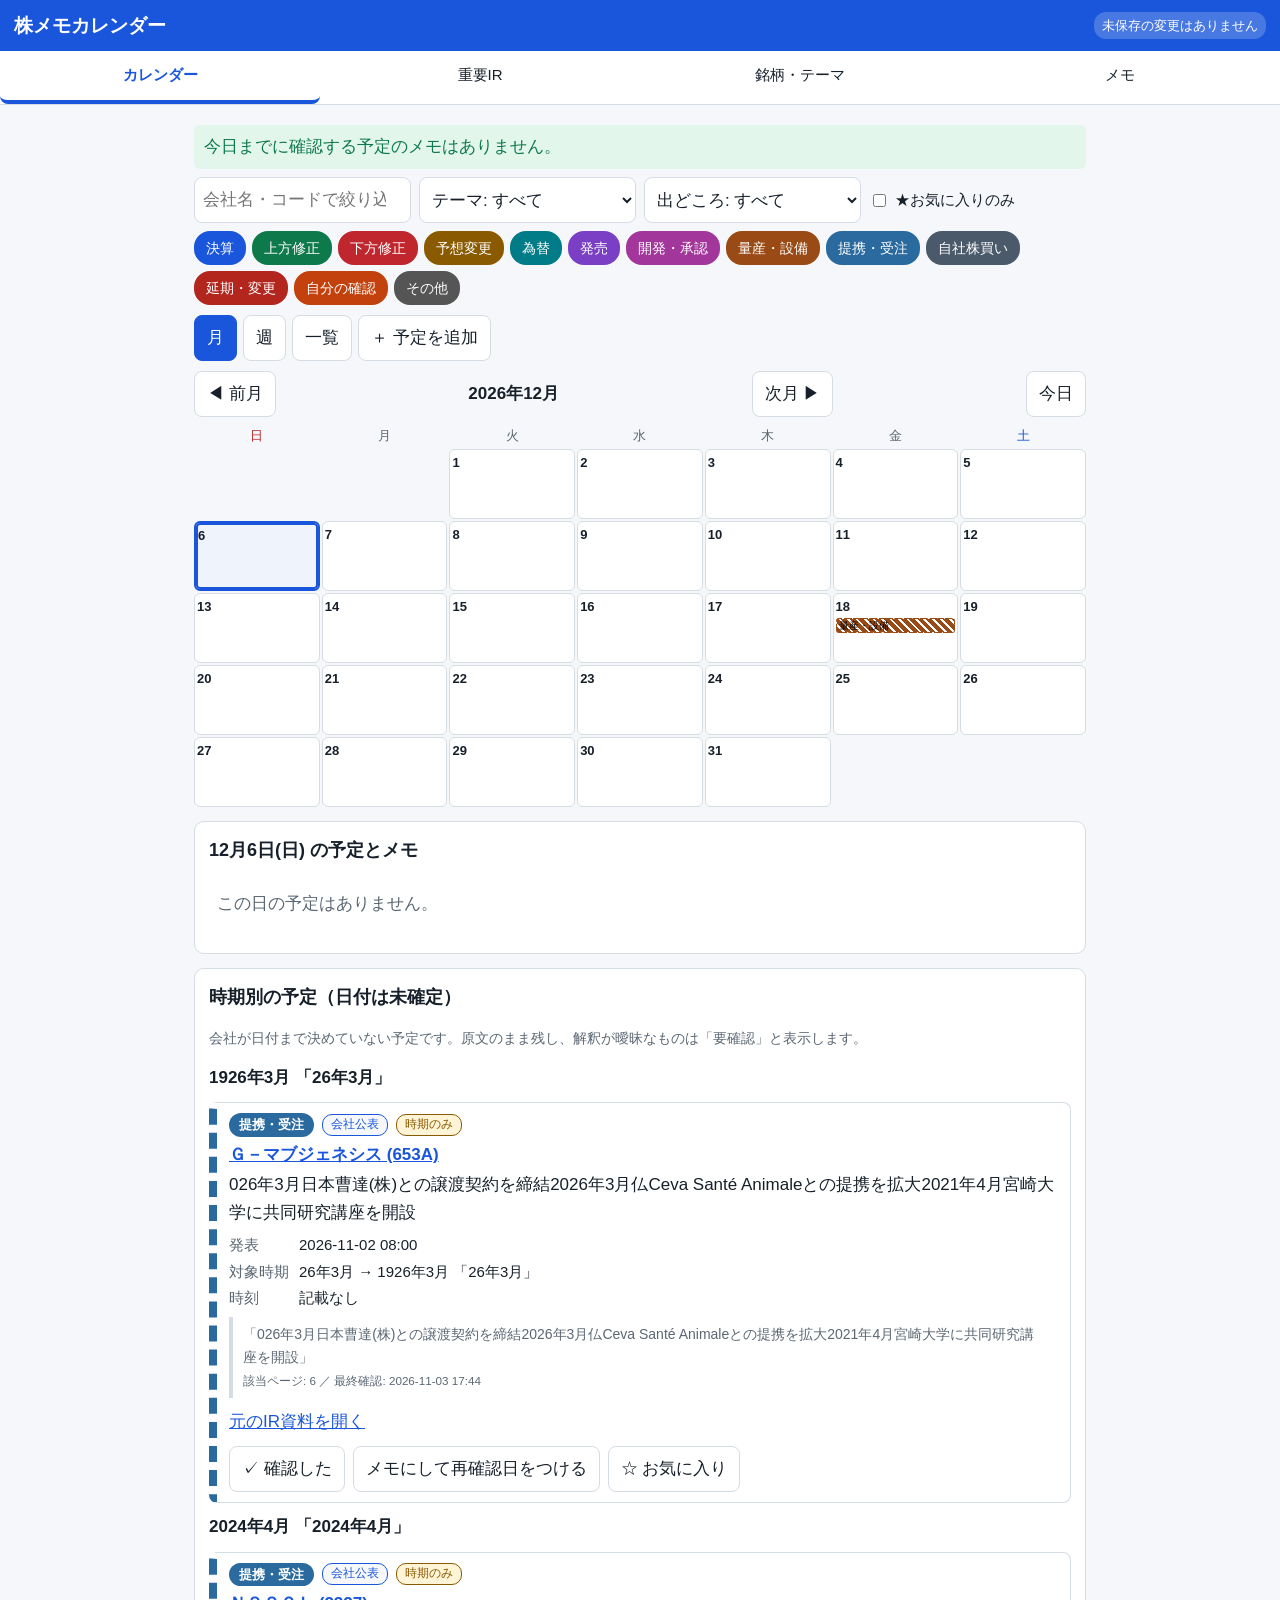
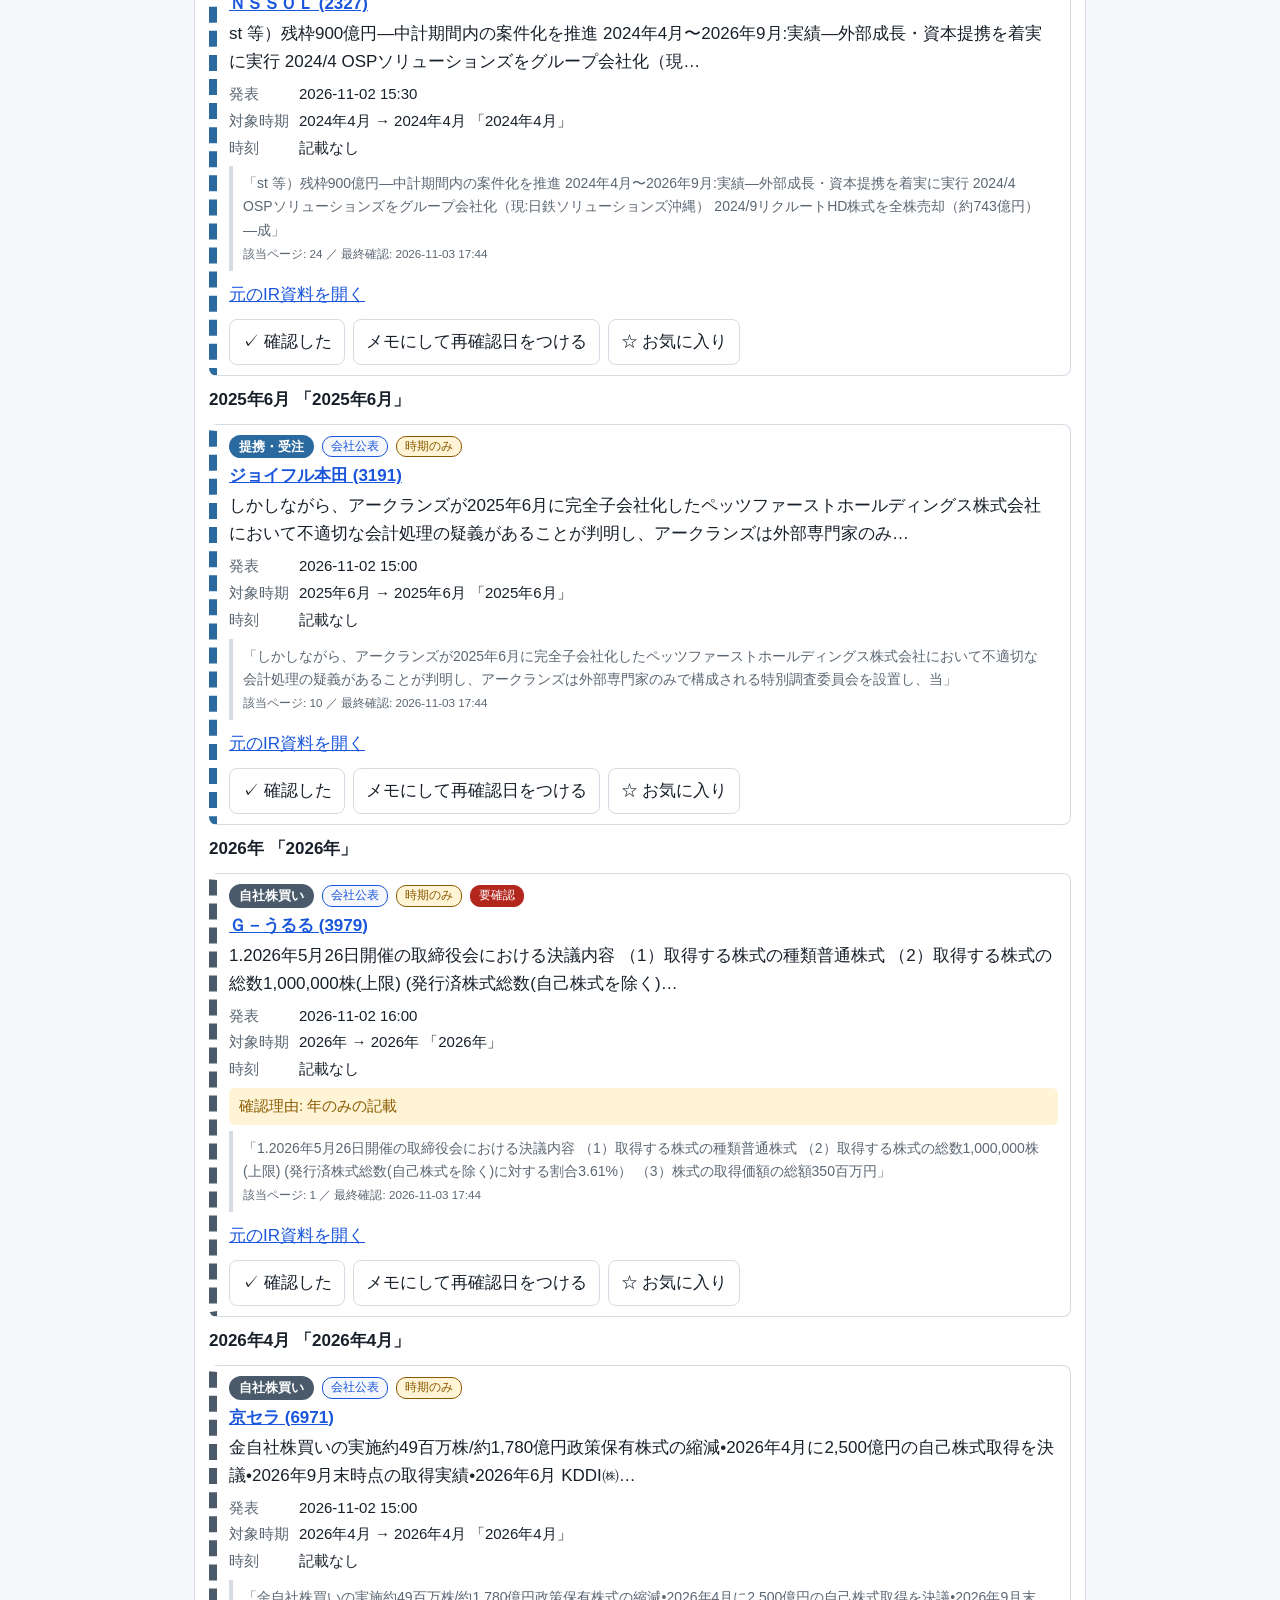
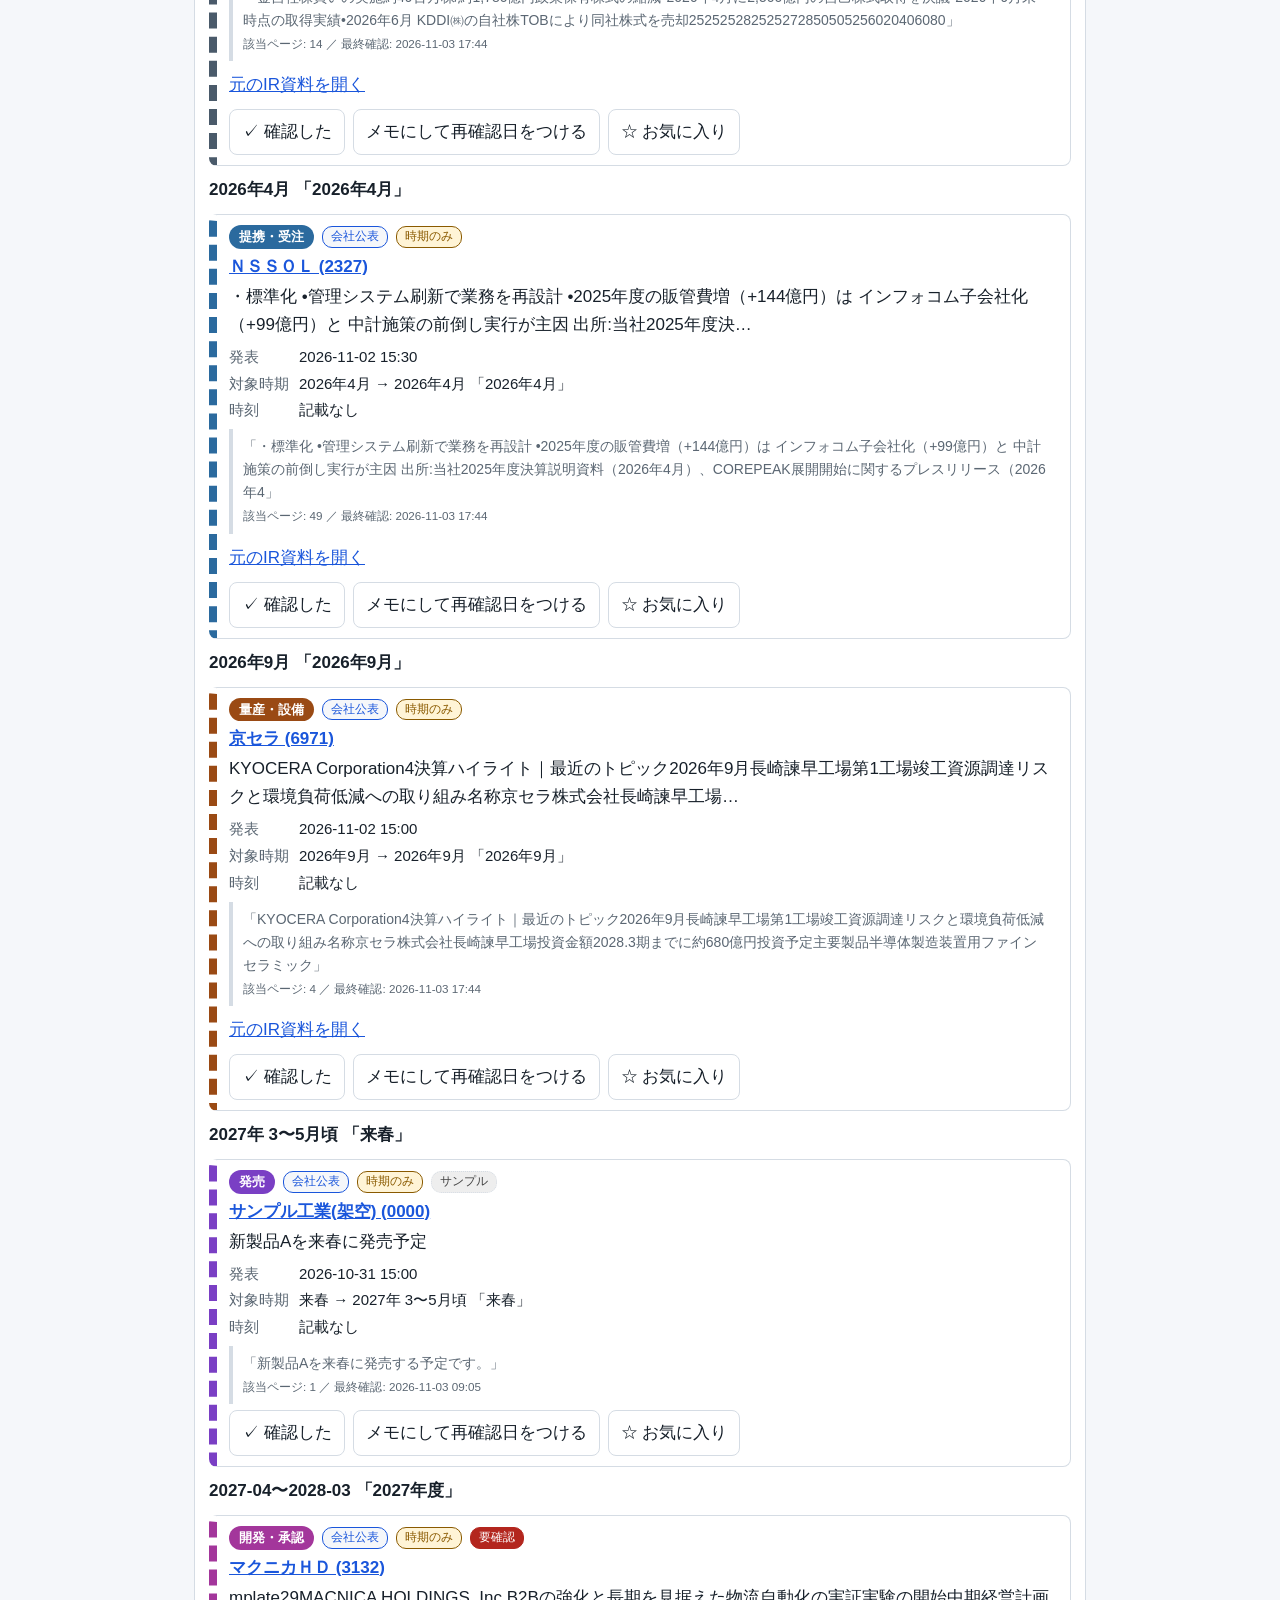
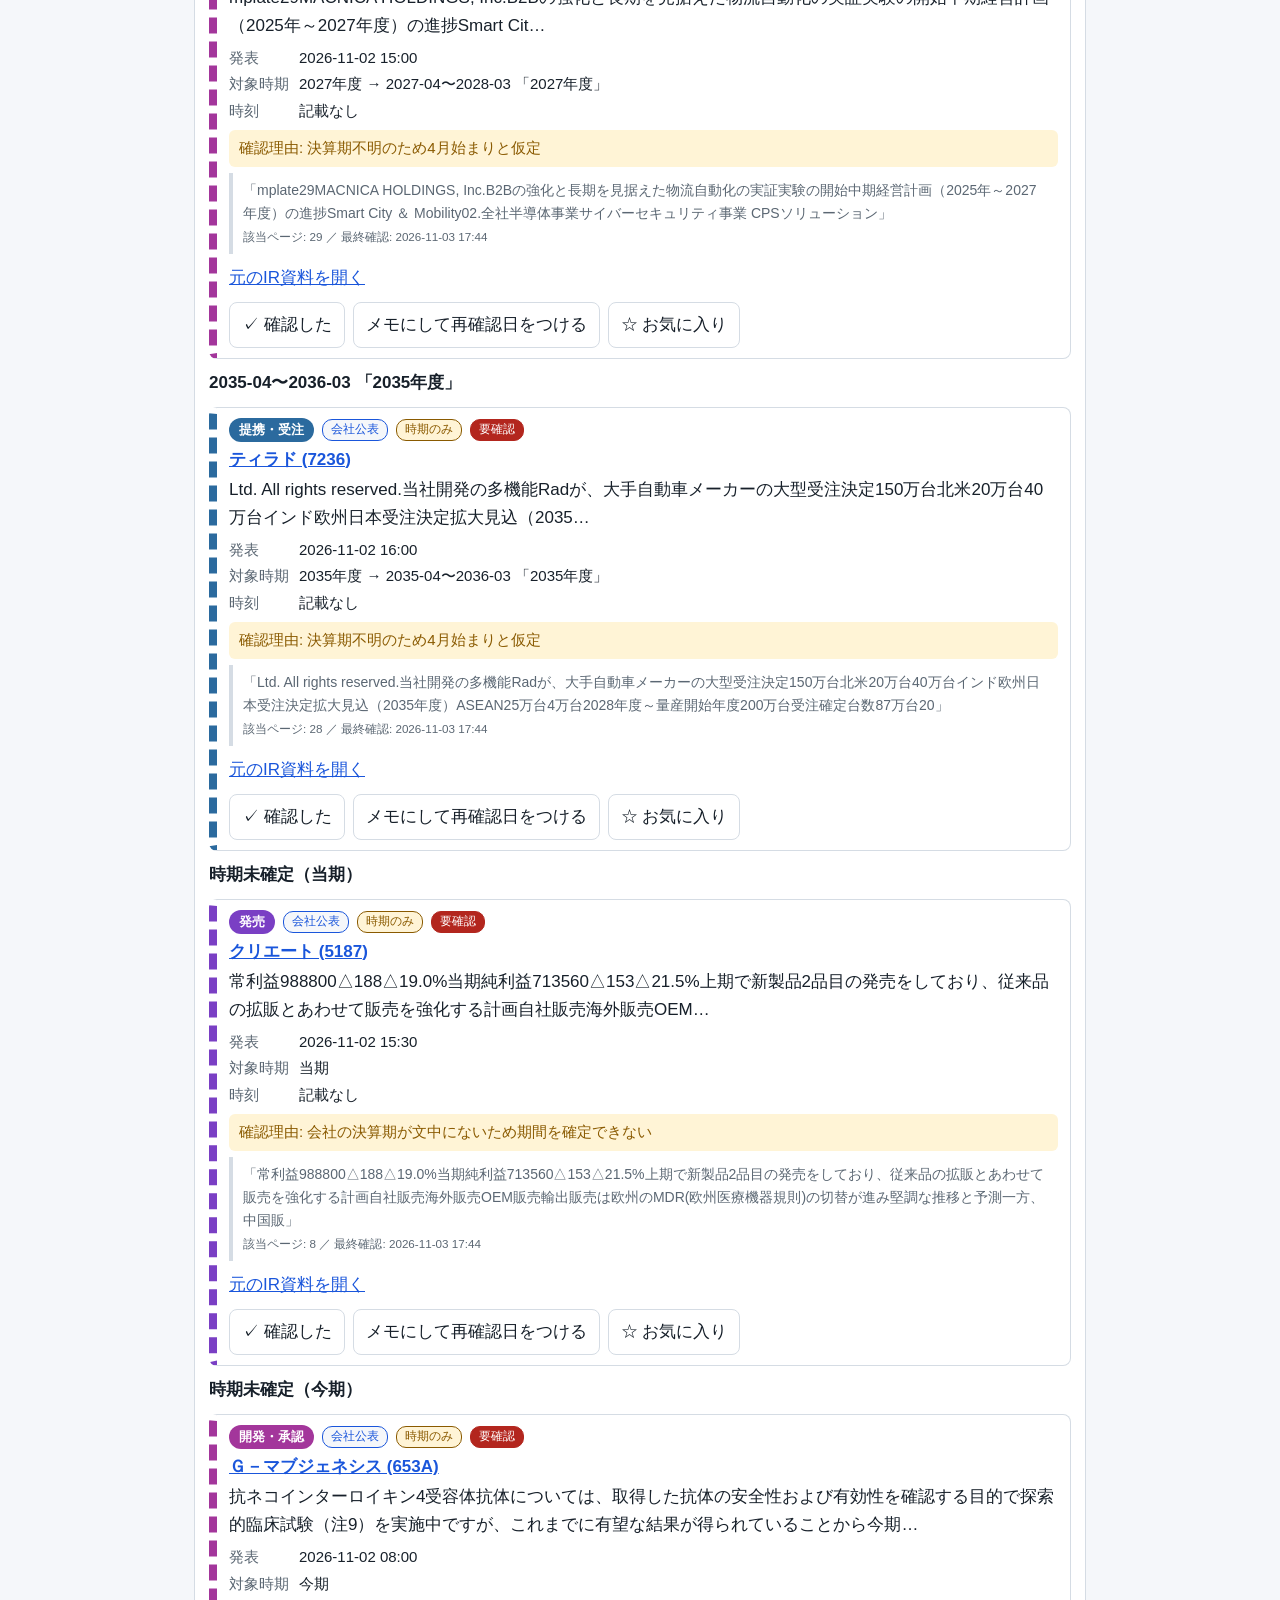
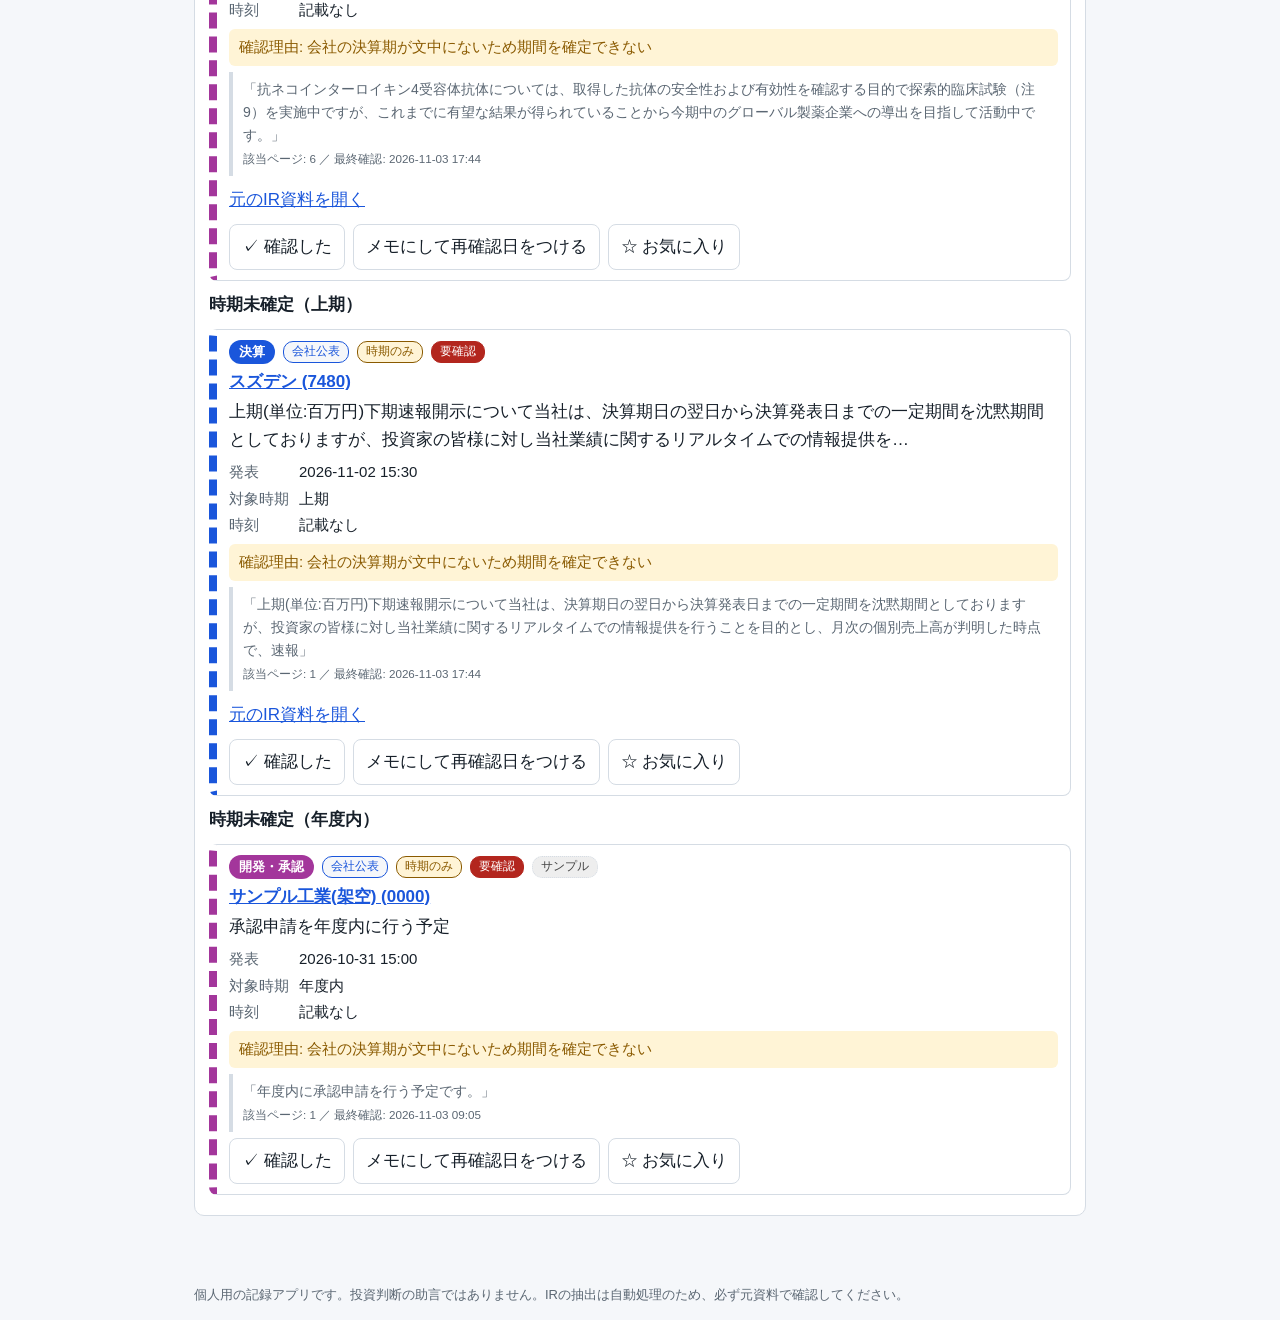
==== docs/index.html @ a212b768 "株メモカレンダー 初回公開 Co-Authored-By: Claude Sonnet 5.5 <noreply@anthropic.com>" ====
<!doctype html>
<html lang="ja">
<head>
<meta charset="utf-8">
<meta name="viewport" content="width=device-width, initial-scale=1, viewport-fit=cover">
<title>株メモカレンダー</title>
<meta name="theme-color" content="#1a56db">
<meta name="apple-mobile-web-app-capable" content="yes">
<meta name="apple-mobile-web-app-title" content="株メモ">
<link rel="manifest" href="manifest.webmanifest">
<link rel="apple-touch-icon" href="icons/icon-180.png">
<link rel="icon" href="icons/icon-192.png">
<link rel="stylesheet" href="style.css">
</head>
<body>
<header class="top">
  <h1>株メモカレンダー</h1>
  <div id="savestate" class="savestate idle" role="status" aria-live="polite">読み込み中…</div>
</header>
<nav id="tabs" class="tabs" aria-label="主要画面"></nav>
<main id="main" class="wrap-main"><noscript>JavaScriptを有効にしてください。</noscript></main>
<footer class="foot">個人用の記録アプリです。投資判断の助言ではありません。IRの抽出は自動処理のため、必ず元資料で確認してください。</footer>
<dialog id="dlg"></dialog>
<div id="toast" class="toast" role="status"></div>
<script src="js/util.js"></script>
<script src="js/store.js"></script>
<script src="js/data.js"></script>
<script src="js/prices.js"></script>
<script src="js/cal.js"></script>
<script src="js/ir.js"></script>
<script src="js/stocks.js"></script>
<script src="js/memo.js"></script>
<script src="js/main.js"></script>
</body>
</html>
---- docs/style.css ----
:root{--bg:#f5f7fa;--fg:#17202a;--mut:#5b6773;--card:#fff;--line:#d5dce4;--acc:#1a56db;--warn:#8a5a00;--warnbg:#fff4d6;--ok:#0e7a4b;--okbg:#e3f6ec;--ng:#b3261e}
@media (prefers-color-scheme:dark){:root{--bg:#10151b;--fg:#e8edf2;--mut:#a3afbb;--card:#18202a;--line:#2d3946;--acc:#7aa5ff;--warn:#f0c36a;--warnbg:#3a2f12;--ok:#6fdca5;--okbg:#12301f;--ng:#ff8a80}}
*{box-sizing:border-box}
body{margin:0;background:var(--bg);color:var(--fg);font:17px/1.65 -apple-system,"Hiragino Sans","Yu Gothic UI","Meiryo",sans-serif;padding-bottom:env(safe-area-inset-bottom)}
.top{display:flex;gap:8px;align-items:center;justify-content:space-between;padding:10px 14px;background:var(--acc);color:#fff;position:sticky;top:0;z-index:5}
.top h1{font-size:19px;margin:0}
.savestate{font-size:13px;padding:3px 8px;border-radius:12px;background:rgba(255,255,255,.2)}
.savestate.ok{background:rgba(255,255,255,.25)}.savestate.saving{background:#fff3;}
.savestate.bad{background:var(--ng);color:#fff;font-weight:700}
#savestate2{background:var(--okbg);color:var(--ok)}#savestate2.bad{background:var(--ng);color:#fff}
.tabs{display:flex;position:sticky;top:48px;z-index:4;background:var(--card);border-bottom:1px solid var(--line)}
.tab{flex:1;padding:12px 4px;font-size:15px;border:0;background:none;color:var(--fg);border-bottom:4px solid transparent;cursor:pointer}
.tab.on{border-color:var(--acc);font-weight:700;color:var(--acc)}
.wrap-main{max-width:920px;margin:0 auto;padding:12px 14px 40px}
.foot{max-width:920px;margin:0 auto;padding:14px;color:var(--mut);font-size:13px}
button,.btnlike,select,input,textarea{font:inherit}
button,.btnlike{padding:8px 12px;border:1px solid var(--line);border-radius:8px;background:var(--card);color:var(--fg);cursor:pointer;min-height:40px;display:inline-block}
button:hover,.btnlike:hover{border-color:var(--acc)}
button.danger{color:var(--ng);border-color:var(--ng)}
button.mini{min-height:30px;padding:2px 8px}
input,select,textarea{width:100%;padding:8px;border:1px solid var(--line);border-radius:8px;background:var(--card);color:var(--fg)}
input[type=checkbox]{width:auto}
.form label{display:block;margin:8px 0;font-size:15px;color:var(--mut)}
.form input,.form select,.form textarea{margin-top:3px;color:var(--fg)}
.filters{display:grid;grid-template-columns:repeat(auto-fit,minmax(150px,1fr));gap:8px;margin:8px 0}
.chk{display:flex;gap:6px;align-items:center;font-size:15px}
.kindrow{display:flex;flex-wrap:wrap;gap:6px;margin:6px 0}
.kbtn{min-height:34px;padding:2px 10px;border-radius:16px;border:2px solid var(--c);background:var(--card);font-size:14px}
.kbtn.on{background:var(--c);color:#fff}
.seg{display:flex;flex-wrap:wrap;gap:6px;margin:10px 0}
.seg button.on{background:var(--acc);color:#fff;border-color:var(--acc)}
.row{display:flex;gap:8px;align-items:center}.wrap{flex-wrap:wrap}
.mhead{display:flex;gap:8px;align-items:center;justify-content:space-between;margin:8px 0}
.grid{display:grid;grid-template-columns:repeat(7,1fr);gap:2px}
.dow{text-align:center;font-size:13px;color:var(--mut)}.dow.sun{color:#c0262d}.dow.sat{color:#1a56db}
.cell{min-height:70px;background:var(--card);border:1px solid var(--line);border-radius:6px;padding:2px;cursor:pointer;overflow:hidden}
.cell.empty{background:none;border:0;cursor:default}
.cell.today{border:2px solid var(--acc)}.cell.sel{background:#dbe7ff44;box-shadow:inset 0 0 0 2px var(--acc)}
.dn{font-size:13px;font-weight:700}
.mini{background:var(--c);color:#fff;border-radius:3px;font-size:10px;line-height:1.3;margin-top:1px;padding:0 2px;white-space:nowrap;overflow:hidden}
.mini.unconf{background:repeating-linear-gradient(45deg,var(--c),var(--c) 4px,#fff9 4px,#fff9 6px);color:#000;border:1px dashed var(--c)}
.more{font-size:11px;color:var(--mut)}
@media (max-width:520px){.mini .ml{display:none}.mini{height:7px}.cell{min-height:56px}}
.card{background:var(--card);border:1px solid var(--line);border-left:8px solid var(--c,#999);border-radius:8px;padding:10px 12px;margin:10px 0}
.card.unconf{border-left-style:dashed}.card.isdone{opacity:.55}
.ttl{font-weight:700;margin-top:4px}.body{margin:2px 0}
.chip{background:var(--c);color:#fff;border-radius:12px;padding:1px 10px;font-size:13px;font-weight:700}
.badge{border:1px solid var(--line);border-radius:10px;padding:0 8px;font-size:12px;background:var(--bg)}
.o-official{border-color:#1a56db;color:#1a56db}.o-memo{border-color:#c2410c;color:#c2410c}.o-inf{border-style:dashed;border-color:#7a3fc4;color:#7a3fc4}
.b-ok{background:var(--okbg);color:var(--ok);border-color:var(--ok)}.b-warn{background:var(--warnbg);color:var(--warn);border-color:var(--warn)}
.b-ng{background:var(--ng);color:#fff;border-color:var(--ng)}.b-sample{background:#eee;color:#444;border-style:dotted}
.kv{display:grid;grid-template-columns:max-content 1fr;gap:2px 10px;font-size:15px;margin:6px 0}.kv dt{color:var(--mut)}.kv dd{margin:0}
.kv.big{font-size:16px}
blockquote{margin:6px 0;padding:6px 10px;border-left:4px solid var(--line);color:var(--mut);font-size:14px}
.warn{background:var(--warnbg);color:var(--warn);padding:6px 10px;border-radius:6px;font-size:15px;margin:6px 0}
.ok{color:var(--ok);font-weight:700}.okbox{background:var(--okbg);color:var(--ok);padding:8px 10px;border-radius:6px}
.muted{color:var(--mut);font-size:14px}.empty{color:var(--mut);padding:8px}
.panel{background:var(--card);border:1px solid var(--line);border-radius:10px;padding:10px 14px;margin:14px 0}
.panel h3{margin:4px 0 8px;font-size:18px}
.home{margin:8px 0}.due{padding:8px 10px;border-radius:6px;margin:4px 0}.due.over{background:#fde4e2;color:#7a1511}.due.now{background:var(--warnbg);color:var(--warn)}
@media (prefers-color-scheme:dark){.due.over{background:#4a1c19;color:#ffb4ac}}
.dh{margin:14px 0 2px;padding-bottom:2px;border-bottom:2px solid var(--line)}.dh.today{color:var(--acc)}
.wday h4{margin:12px 0 2px}.wday.today h4{color:var(--acc)}
.bkl{font-weight:700;margin-top:10px}
.mline,.tl,.srow,.trow,.plan{padding:6px 0;border-bottom:1px solid var(--line)}
.tld{color:var(--mut);font-size:13px;margin-right:6px}
.acts{margin-top:6px}.link{display:inline-block;margin:4px 0}
.chart{width:100%;height:auto;background:var(--card);border:1px solid var(--line);border-radius:6px}
.inl{display:inline-block;margin:6px 8px;font-size:20px}
.hist{font-size:13px;color:var(--mut)}
a{color:var(--acc)}
dialog{max-width:520px;width:calc(100% - 24px);border:1px solid var(--line);border-radius:12px;background:var(--bg);color:var(--fg)}
.toast{position:fixed;left:50%;bottom:20px;transform:translateX(-50%);background:#222;color:#fff;padding:10px 16px;border-radius:8px;opacity:0;pointer-events:none;transition:opacity .2s;z-index:20;max-width:90%}
.toast.show{opacity:1}.toast.bad{background:var(--ng)}
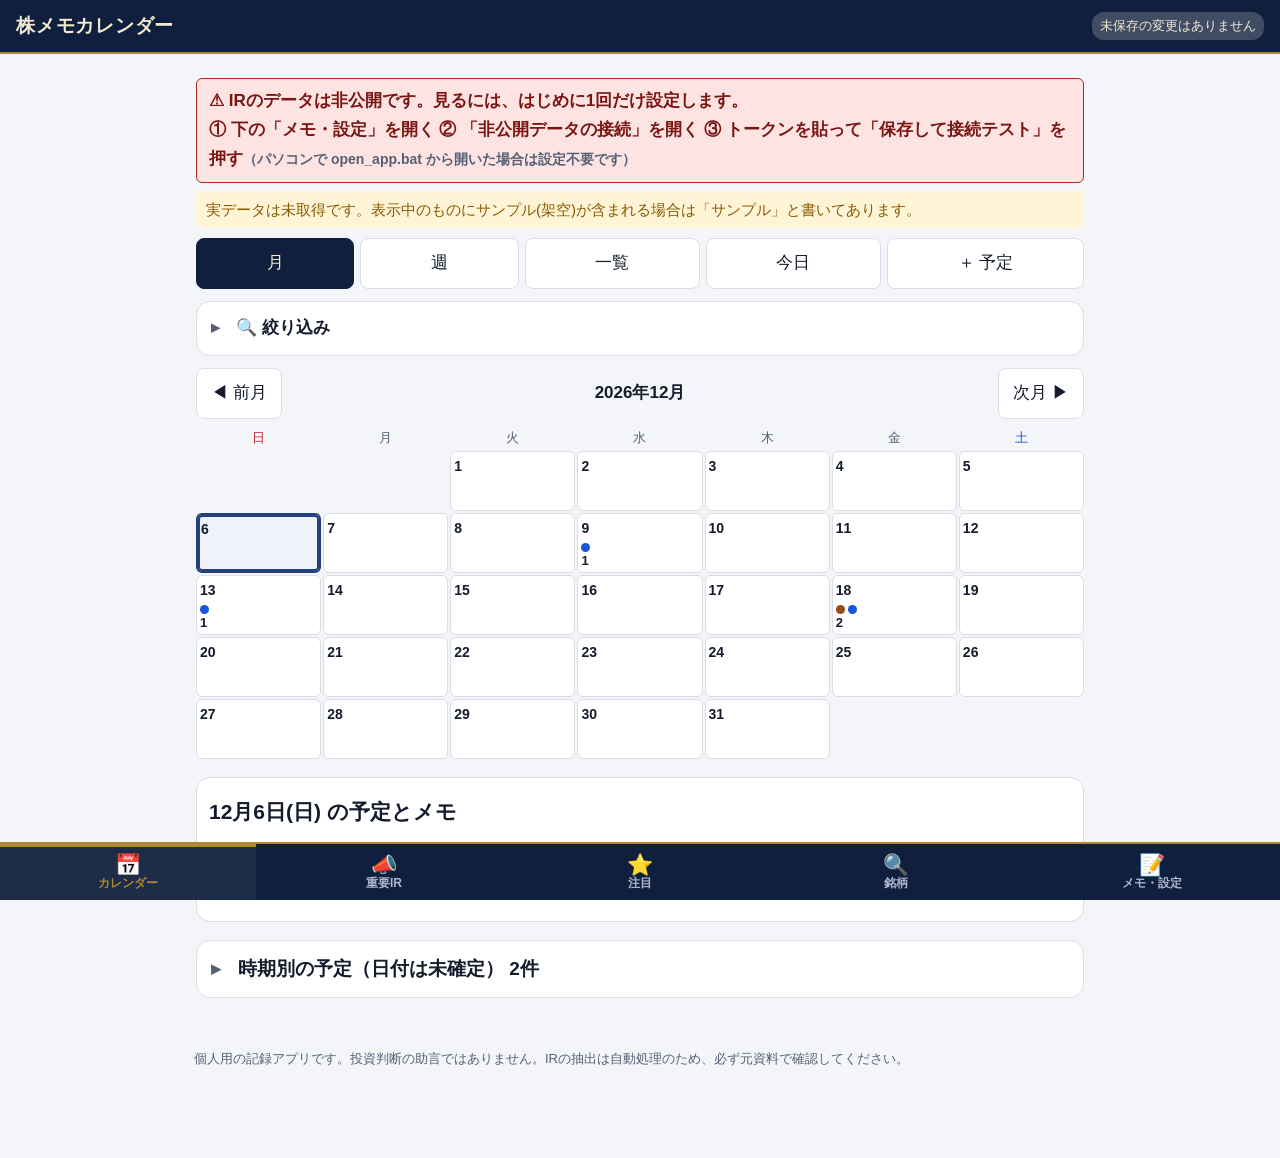
==== commit 1d6bee10: "iPhone最優先UI(下部固定ナビ・濃紺×金・確認状況バッジ・案内文)・sw v8 Co-Authored-By: Claude Sonnet 5.5 <noreply@anthropic.com>" ====
--- a/docs/index.html
+++ b/docs/index.html
@@ -4,8 +4,10 @@
 <meta charset="utf-8">
 <meta name="viewport" content="width=device-width, initial-scale=1, viewport-fit=cover">
 <title>株メモカレンダー</title>
-<meta name="theme-color" content="#1a56db">
+<meta name="theme-color" content="#0f1f3d">
 <meta name="apple-mobile-web-app-capable" content="yes">
+<meta name="mobile-web-app-capable" content="yes">
+<meta name="apple-mobile-web-app-status-bar-style" content="black-translucent">
 <meta name="apple-mobile-web-app-title" content="株メモ">
 <link rel="manifest" href="manifest.webmanifest">
 <link rel="apple-touch-icon" href="icons/icon-180.png">
@@ -17,9 +19,9 @@
   <h1>株メモカレンダー</h1>
   <div id="savestate" class="savestate idle" role="status" aria-live="polite">読み込み中…</div>
 </header>
-<nav id="tabs" class="tabs" aria-label="主要画面"></nav>
 <main id="main" class="wrap-main"><noscript>JavaScriptを有効にしてください。</noscript></main>
 <footer class="foot">個人用の記録アプリです。投資判断の助言ではありません。IRの抽出は自動処理のため、必ず元資料で確認してください。</footer>
+<nav id="tabs" class="tabs" aria-label="主要画面"></nav>
 <dialog id="dlg"></dialog>
 <div id="toast" class="toast" role="status"></div>
 <script src="js/util.js"></script>
--- a/docs/style.css
+++ b/docs/style.css
@@ -1,5 +1,5 @@
-:root{--bg:#f5f7fa;--fg:#17202a;--mut:#5b6773;--card:#fff;--line:#d5dce4;--acc:#1a56db;--warn:#8a5a00;--warnbg:#fff4d6;--ok:#0e7a4b;--okbg:#e3f6ec;--ng:#b3261e}
-@media (prefers-color-scheme:dark){:root{--bg:#10151b;--fg:#e8edf2;--mut:#a3afbb;--card:#18202a;--line:#2d3946;--acc:#7aa5ff;--warn:#f0c36a;--warnbg:#3a2f12;--ok:#6fdca5;--okbg:#12301f;--ng:#ff8a80}}
+:root{--bg:#f4f5f8;--fg:#141b2b;--mut:#566074;--card:#fff;--line:#d9dde6;--acc:#24407a;--navy:#0f1f3d;--gold:#b08a2e;--goldbg:#f6efdc;--warn:#8a5a00;--warnbg:#fff4d6;--ok:#0e7a4b;--okbg:#e3f6ec;--ng:#b3261e}
+@media (prefers-color-scheme:dark){:root{--bg:#0b101b;--fg:#e9edf5;--mut:#a5afc2;--card:#151d2e;--line:#2a3550;--acc:#8fb0ff;--navy:#08111f;--gold:#e2c275;--goldbg:#2c2615;--warn:#f0c36a;--warnbg:#3a2f12;--ok:#6fdca5;--okbg:#12301f;--ng:#ff8a80}}
 *{box-sizing:border-box}
 body{margin:0;background:var(--bg);color:var(--fg);font:17px/1.65 -apple-system,"Hiragino Sans","Yu Gothic UI","Meiryo",sans-serif;padding-bottom:env(safe-area-inset-bottom)}
 .top{display:flex;gap:8px;align-items:center;justify-content:space-between;padding:10px 14px;background:var(--acc);color:#fff;position:sticky;top:0;z-index:5}
@@ -72,3 +72,152 @@
 dialog{max-width:520px;width:calc(100% - 24px);border:1px solid var(--line);border-radius:12px;background:var(--bg);color:var(--fg)}
 .toast{position:fixed;left:50%;bottom:20px;transform:translateX(-50%);background:#222;color:#fff;padding:10px 16px;border-radius:8px;opacity:0;pointer-events:none;transition:opacity .2s;z-index:20;max-width:90%}
 .toast.show{opacity:1}.toast.bad{background:var(--ng)}
+.errbox{background:#fde4e2;color:#7a1511;padding:8px 12px;border-radius:6px;border:1px solid #b3261e;margin:8px 0;font-weight:700}
+.cmp{margin:4px 0;font-size:15px}
+@media (prefers-color-scheme:dark){.errbox{background:#4a1c19;color:#ffb4ac}}
+.tbl-wrap{overflow-x:auto}
+.tbl{width:100%;border-collapse:collapse;font-size:15px}
+.tbl th{text-align:left;color:var(--mut);font-size:13px;border-bottom:2px solid var(--line);padding:4px 6px}
+.tbl td{padding:8px 6px;border-bottom:1px solid var(--line);vertical-align:top}
+.tbl .num{text-align:right;font-variant-numeric:tabular-nums}
+.tbl tr.unver{background:var(--warnbg)}
+.tbl tr.unver td:last-child{font-weight:700}
+.up{color:var(--ok);font-weight:700}.down{color:var(--ng);font-weight:700}
+.irsub button{flex:1 1 auto}
+@media (max-width:520px){
+  body{font-size:17px}
+  button,.btnlike{min-height:44px;padding:10px 14px}
+  .tab{min-height:48px;font-size:14px;padding:12px 2px}
+  .kbtn{min-height:44px;padding:4px 12px}
+  input,select,textarea{font-size:16px;min-height:44px}
+  input[type=checkbox]{min-height:0;width:22px;height:22px}
+  .chk{min-height:44px;font-size:16px}
+  .muted{font-size:15px}.kv{font-size:16px}blockquote{font-size:15px}
+  .tbl thead{display:none}
+  .tbl,.tbl tbody,.tbl tr,.tbl td{display:block;width:100%}
+  .tbl tr{border:1px solid var(--line);border-radius:8px;margin:8px 0;padding:4px 8px;background:var(--card)}
+  .tbl tr.unver{border-color:var(--warn);border-width:2px;background:var(--warnbg)}
+  .tbl td{border:0;padding:4px 0;display:flex;justify-content:space-between;gap:10px;text-align:right}
+  .tbl td::before{content:attr(data-l);color:var(--mut);font-size:14px;text-align:left;flex:none}
+}
+.kindnote{background:var(--warnbg);color:var(--warn);border-radius:6px;padding:8px 10px;font-size:15px;margin:8px 0}
+.note{font-size:14px;margin-top:4px;font-weight:400}
+.basis{font-size:12px}
+.unit{margin-left:2px;color:var(--mut)}
+
+/* ---- すっきり整理（折りたたみ・コンパクトなカード・大きめの文字と余白） ---- */
+body{font-size:17px;line-height:1.7}
+button,.btnlike{min-height:44px;padding:10px 14px}
+button.mini{min-height:44px;padding:6px 12px}
+.wrap-main{padding:14px 16px 48px}
+.panel{margin:18px 0;padding:14px 16px}
+.panel h3{font-size:21px;margin:4px 0 10px}
+h4{font-size:18px;margin:16px 0 6px}
+.tab{min-height:48px;font-size:16px}
+.fold{margin:12px 0;border:1px solid var(--line);border-radius:10px;background:var(--card)}
+.fold>summary{list-style:none;cursor:pointer;min-height:48px;padding:12px 14px;display:flex;align-items:center;gap:8px;font-weight:700;font-size:17px;border-radius:10px}
+.fold>summary::-webkit-details-marker{display:none}
+.fold>summary::before{content:"▸";color:var(--mut);flex:none;width:1em}
+.fold[open]>summary::before{content:"▾"}
+.fold[open]>summary{border-bottom:1px solid var(--line);border-radius:10px 10px 0 0}
+.foldbody{padding:6px 14px 14px}
+.fold.pf>summary{font-size:19px}
+.fold.sub{border:0;background:none;margin:6px 0}
+.fold.sub>summary{min-height:44px;padding:8px 0;color:var(--acc);font-size:16px;font-weight:600}
+.fold.sub[open]>summary{border:0}
+.fold.sub>.foldbody{padding:0 0 6px}
+.fold.morefold{display:inline-block;margin:0;border:0;background:none}
+.fold.morefold>summary{min-height:44px;min-width:44px;padding:8px 14px;border:1px solid var(--line);border-radius:8px;justify-content:center;background:var(--card)}
+.fold.morefold>summary::before{content:""}
+.fold.morefold[open]>summary{border-radius:8px}
+.fold.morefold>.foldbody{padding:8px 0}
+.fold.grp{background:var(--bg)}
+.fold.grp>summary{font-size:17px}
+.fold.grp>.foldbody{padding:0 8px 8px}
+.fold.filterfold>summary{font-weight:600}
+.fold.kindnote{border:1px solid var(--warn);background:var(--warnbg)}
+.fold.kindnote>summary{color:var(--warn)}
+.cn{font-weight:700}
+.subtabs{display:flex;border-bottom:2px solid var(--line);margin:10px 0 14px}
+.subtabs button{flex:1 1 0;border:0;border-bottom:4px solid transparent;border-radius:0;background:none;min-height:48px;padding:8px 4px;font-size:16px;margin-bottom:-2px}
+.subtabs button.on{border-color:var(--acc);color:var(--acc);font-weight:700;background:none}
+button.wide{width:100%;margin-bottom:12px}
+.seg button{flex:1 1 auto}
+.card{padding:12px 14px;margin:12px 0}
+.card .l1{display:flex;flex-wrap:wrap;gap:6px 8px;align-items:center}
+.card .ttl{margin:0;font-weight:700}
+.card .body{margin:4px 0 2px;font-size:17px}
+.card .l3{display:flex;flex-wrap:wrap;gap:4px 8px;align-items:center;font-size:14px}
+.card .l3 .muted{font-size:14px}
+.note{background:var(--warnbg);color:var(--warn);padding:6px 10px;border-radius:6px;font-size:15px;margin:6px 0}
+.acts{margin-top:8px;gap:8px}
+.acts>button{font-size:15px;padding:8px 12px}
+.badge{font-size:13px;padding:1px 8px}
+.sumline{font-size:17px;margin:4px 0}
+.cell{min-height:60px;padding:3px;display:flex;flex-direction:column;align-items:flex-start;gap:2px}
+.dots{display:flex;gap:3px;min-height:9px}
+.dots i{display:block;width:9px;height:9px;border-radius:50%;background:var(--c)}
+.cnt{font-size:13px;font-weight:700;color:var(--fg);line-height:1}
+.dn{font-size:14px}
+.dh{font-size:18px}
+.daypanel{padding:12px}
+@media (max-width:520px){
+  .wrap-main{padding:12px 14px 48px}
+  .grid{gap:3px}
+  .cell{min-height:58px}
+  .tab{font-size:14px}
+  .mhead strong{font-size:18px}
+}
+.fold.morefold>summary{padding:8px 18px}
+.card .body{display:-webkit-box;-webkit-line-clamp:3;-webkit-box-orient:vertical;overflow:hidden}
+
+/* ---- 財務・指標 / 注目 / お知らせ ---- */
+.mets{display:grid;grid-template-columns:1fr;gap:0}
+.met{padding:8px 0;border-bottom:1px solid var(--line)}
+.mh{display:flex;flex-wrap:wrap;gap:4px 10px;align-items:baseline}
+.ml{font-weight:700;min-width:5.5em}
+.mv{font-size:20px;font-weight:700;font-variant-numeric:tabular-nums}
+.mv.na{font-size:16px;color:var(--mut);font-weight:600}
+.fm{font-size:13px;color:var(--mut);line-height:1.5;margin-top:2px}
+.b-calc{background:var(--bg);color:var(--mut)}
+.pxline{margin:4px 0}
+@media (min-width:700px){.mets{grid-template-columns:1fr 1fr;gap:0 24px}}
+.fres td.num,.ffc td.num,.fhist td.num{white-space:nowrap}
+.wl{margin:6px 0;font-size:16px}
+.wk{display:inline-block;min-width:7.5em;color:var(--mut);font-size:14px}
+.wrow.hot-up{border-left-color:var(--ok);border-left-width:10px}
+.wrow.hot-down{border-left-color:var(--ng);border-left-width:10px}
+.hotl{font-size:17px}
+.ntc{padding:6px 0;border-bottom:1px solid var(--line)}
+.ntc.hot{background:var(--warnbg);padding:6px 8px;border-radius:6px}
+.fold.notices{border-color:var(--acc)}
+@media (max-width:520px){.wk{display:block;min-width:0}.mv{font-size:19px}}
+.b-cat{background:var(--bg);color:var(--mut)}
+button.mini{color:var(--fg);background:var(--card);height:auto}
+.ffc td small.unit{display:block;margin-left:0;text-align:right}
+.refline{margin-top:4px;font-size:15px}
+
+/* ---- iPhone最優先: 下固定ナビ・濃紺×金・大きめの文字 ---- */
+html{-webkit-text-size-adjust:100%}
+body{font-size:17px;line-height:1.7;padding-bottom:calc(76px + env(safe-area-inset-bottom));-webkit-tap-highlight-color:transparent}
+.top{background:var(--navy);color:#f4ead0;padding:calc(10px + env(safe-area-inset-top)) 16px 10px;border-bottom:2px solid var(--gold)}
+.top h1{font-size:19px;letter-spacing:.04em;color:#f4ead0}
+.tabs{position:fixed;left:0;right:0;bottom:0;top:auto;z-index:30;display:flex;background:var(--navy);border-top:2px solid var(--gold);border-bottom:0;padding-bottom:env(safe-area-inset-bottom)}
+.tab{flex:1 1 0;min-width:0;min-height:56px;padding:6px 2px 5px;display:flex;flex-direction:column;align-items:center;justify-content:center;gap:1px;border:0;border-radius:0;background:none;color:#aeb8cf;border-bottom:0;font-size:12px;line-height:1.2}
+.tab .ti{font-size:21px;line-height:1}
+.tab .tn{font-size:12px;font-weight:600;white-space:nowrap}
+.tab.on{color:var(--gold);border:0;box-shadow:inset 0 3px 0 var(--gold);background:rgba(255,255,255,.06)}
+.tab:hover{border-color:transparent}
+.toast{bottom:calc(84px + env(safe-area-inset-bottom))}
+.wrap-main{padding:16px 16px 24px}
+.card,.panel,.fold{border-radius:14px}
+.card{border-left-width:6px}
+.panel h3,.fold.pf>summary{color:var(--fg)}
+.fold.pf[open]>summary{border-bottom-color:var(--gold)}
+.subtabs button.on{border-color:var(--gold);color:var(--acc)}
+.seg button.on{background:var(--navy);border-color:var(--navy);color:#f4ead0}
+.steps{margin:6px 0 10px;padding-left:1.4em}.steps li{margin:4px 0}
+.small{font-size:13px}
+.badge.st{font-weight:700}
+.foot{padding-bottom:12px}
+@media (prefers-color-scheme:dark){.seg button.on{background:var(--gold);color:#10151b;border-color:var(--gold)}.tab{color:#8e9ab3}}
